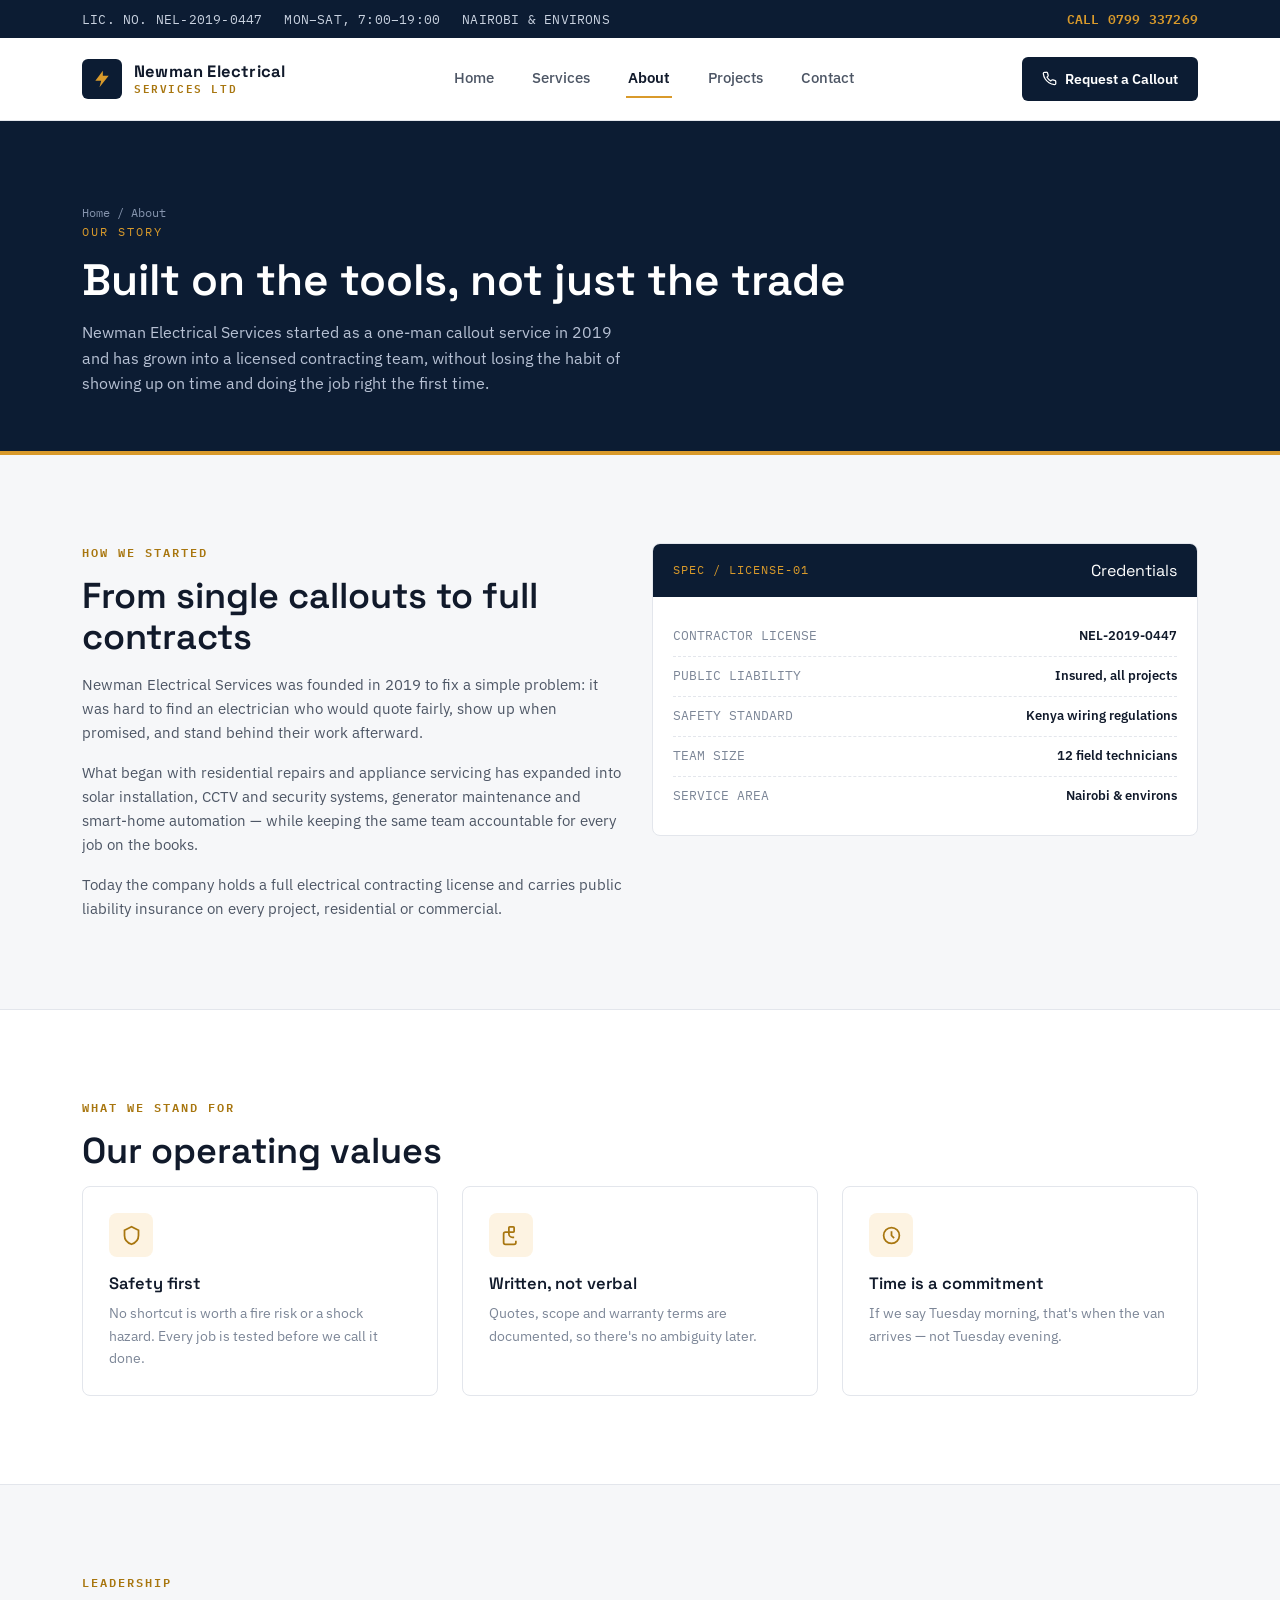
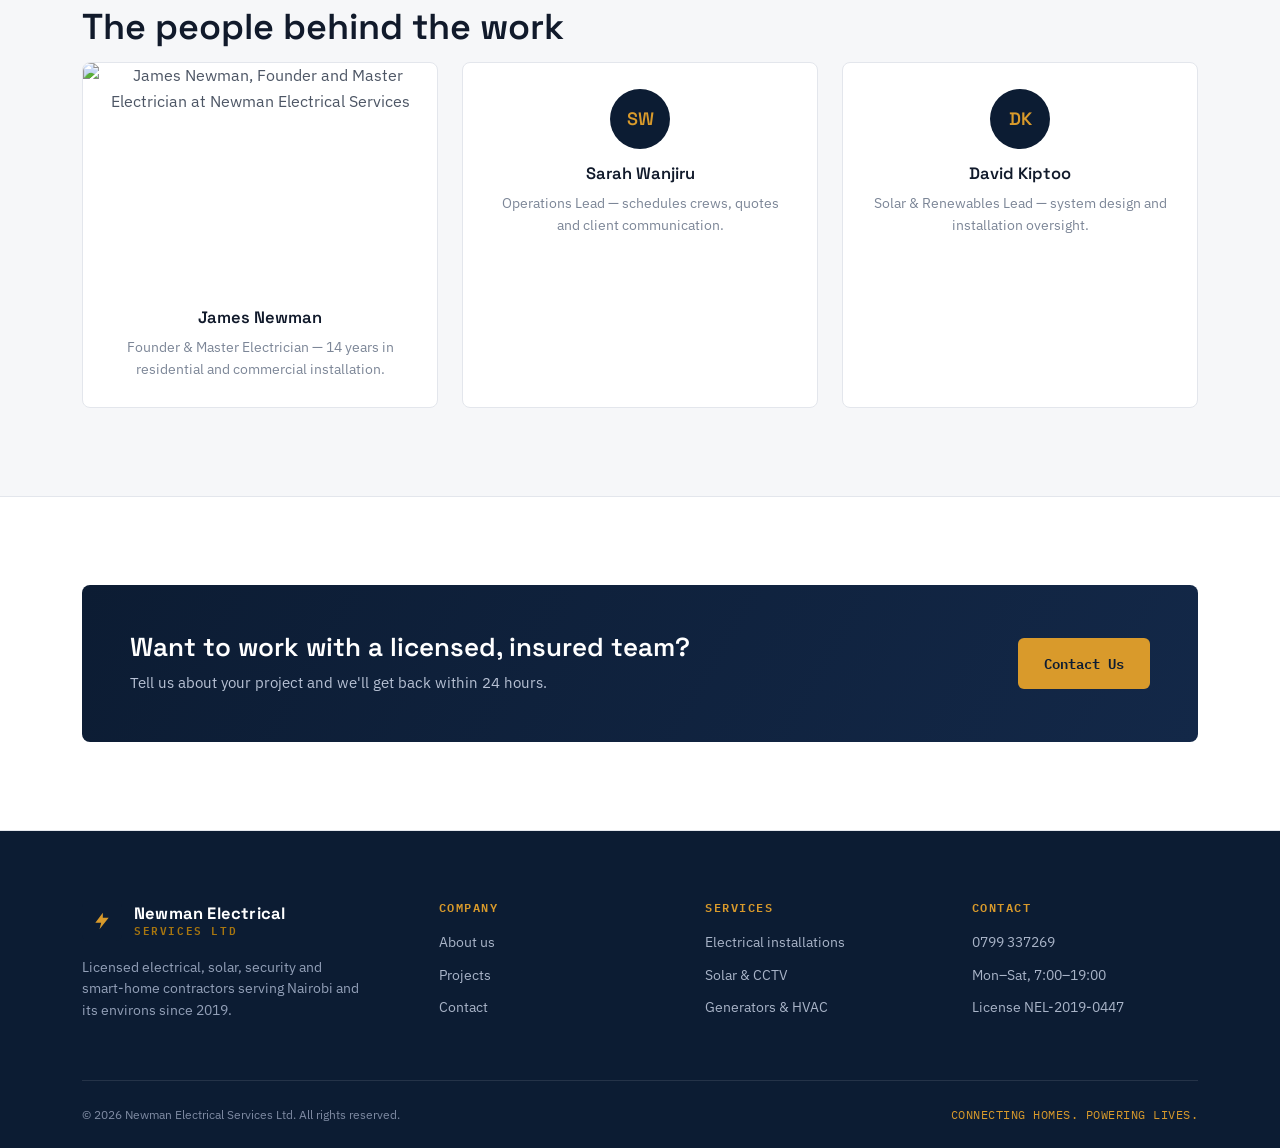
==== about.html @ 7cd0868c "Add files via upload" ====
<!DOCTYPE html>
<html lang="en">
<head>
<meta charset="UTF-8">
<meta name="viewport" content="width=device-width, initial-scale=1.0">
<title>About Us | Newman Electrical Services</title>
<link rel="stylesheet" href="style.css">
</head>
<body>

<div class="utility-bar">
  <div class="wrap">
    <div class="u-left">
      <span>LIC. NO. NEL-2019-0447</span>
      <span>MON–SAT, 7:00–19:00</span>
      <span>NAIROBI &amp; ENVIRONS</span>
    </div>
    <a href="tel:0799337269">CALL 0799 337269</a>
  </div>
</div>

<header>
  <nav class="wrap">
    <a class="brand" href="index.html">
      <div class="mark"><svg viewBox="0 0 24 24" fill="none"><path d="M13 2 L4 14 H11 L9 22 L20 8 H13 L13 2Z" fill="#d99a2b"/></svg></div>
      <div class="brand-text"><strong>Newman Electrical</strong><span>SERVICES LTD</span></div>
    </a>
    <div class="navlinks">
      <a href="index.html">Home</a>
      <a href="services.html">Services</a>
      <a href="about.html" class="active">About</a>
      <a href="projects.html">Projects</a>
      <a href="contact.html">Contact</a>
    </div>
    <a class="nav-cta" href="tel:0799337269">
      <svg viewBox="0 0 24 24" fill="none" stroke="#fff" stroke-width="2"><path d="M22 16.92v3a2 2 0 0 1-2.18 2 19.79 19.79 0 0 1-8.63-3.07 19.5 19.5 0 0 1-6-6 19.79 19.79 0 0 1-3.07-8.67A2 2 0 0 1 4.11 2h3a2 2 0 0 1 2 1.72 12.84 12.84 0 0 0 .7 2.81 2 2 0 0 1-.45 2.11L8.09 9.91a16 16 0 0 0 6 6l1.27-1.27a2 2 0 0 1 2.11-.45 12.84 12.84 0 0 0 2.81.7A2 2 0 0 1 22 16.92z"/></svg>
      Request a Callout
    </a>
    <button class="burger" aria-label="Open menu" onclick="document.getElementById('mobilePanel').classList.toggle('open')">
      <span></span><span></span><span></span>
    </button>
  </nav>
  <div class="mobile-panel" id="mobilePanel">
    <a href="index.html">Home</a>
    <a href="services.html">Services</a>
    <a href="about.html" class="active">About</a>
    <a href="projects.html">Projects</a>
    <a href="contact.html">Contact</a>
    <a href="tel:0799337269">Call 0799 337269</a>
  </div>
</header>

<section class="page-header">
  <div class="wrap">
    <div class="breadcrumb"><a href="index.html">Home</a> / About</div>
    <span class="kicker">OUR STORY</span>
    <h1>Built on the tools, not just the trade</h1>
    <p>Newman Electrical Services started as a one-man callout service in 2019 and has grown into a licensed contracting team, without losing the habit of showing up on time and doing the job right the first time.</p>
  </div>
</section>

<section class="section">
  <div class="wrap grid-2" style="align-items:start;">
    <div>
      <span class="eyebrow">HOW WE STARTED</span>
      <h2 class="section-title">From single callouts to full contracts</h2>
      <p style="font-size:15px; margin-bottom:16px;">Newman Electrical Services was founded in 2019 to fix a simple problem: it was hard to find an electrician who would quote fairly, show up when promised, and stand behind their work afterward.</p>
      <p style="font-size:15px; margin-bottom:16px;">What began with residential repairs and appliance servicing has expanded into solar installation, CCTV and security systems, generator maintenance and smart-home automation — while keeping the same team accountable for every job on the books.</p>
      <p style="font-size:15px;">Today the company holds a full electrical contracting license and carries public liability insurance on every project, residential or commercial.</p>
    </div>
    <div class="datasheet">
      <div class="datasheet-head"><span class="code">SPEC / LICENSE-01</span><span class="name">Credentials</span></div>
      <div class="datasheet-body">
        <div class="datasheet-row"><span class="k">CONTRACTOR LICENSE</span><span class="v">NEL-2019-0447</span></div>
        <div class="datasheet-row"><span class="k">PUBLIC LIABILITY</span><span class="v">Insured, all projects</span></div>
        <div class="datasheet-row"><span class="k">SAFETY STANDARD</span><span class="v">Kenya wiring regulations</span></div>
        <div class="datasheet-row"><span class="k">TEAM SIZE</span><span class="v">12 field technicians</span></div>
        <div class="datasheet-row"><span class="k">SERVICE AREA</span><span class="v">Nairobi &amp; environs</span></div>
      </div>
    </div>
  </div>
</section>

<section class="section alt">
  <div class="wrap">
    <span class="eyebrow">WHAT WE STAND FOR</span>
    <h2 class="section-title">Our operating values</h2>
    <div class="grid-3">
      <div class="card">
        <div class="ico"><svg viewBox="0 0 24 24" fill="none" stroke-width="2"><path d="M12 2 4 6v6c0 5 3.5 8.5 8 10 4.5-1.5 8-5 8-10V6l-8-4Z"/></svg></div>
        <h3>Safety first</h3>
        <p>No shortcut is worth a fire risk or a shock hazard. Every job is tested before we call it done.</p>
      </div>
      <div class="card">
        <div class="ico"><svg viewBox="0 0 24 24" fill="none" stroke-width="2"><rect x="9" y="2" width="6" height="6" rx="1"/><path d="M9 8v2a4 4 0 0 0 4 4h2M9 8H5a2 2 0 0 0-2 2v10a2 2 0 0 0 2 2h10a2 2 0 0 0 2-2v-2"/></svg></div>
        <h3>Written, not verbal</h3>
        <p>Quotes, scope and warranty terms are documented, so there's no ambiguity later.</p>
      </div>
      <div class="card">
        <div class="ico"><svg viewBox="0 0 24 24" fill="none" stroke-width="2"><circle cx="12" cy="12" r="9"/><path d="M12 7v5l3 3"/></svg></div>
        <h3>Time is a commitment</h3>
        <p>If we say Tuesday morning, that's when the van arrives — not Tuesday evening.</p>
      </div>
    </div>
  </div>
</section>

<section class="section">
  <div class="wrap">
    <span class="eyebrow">LEADERSHIP</span>
    <h2 class="section-title">The people behind the work</h2>
    <div class="grid-3">
      <div class="card" style="text-align:center; padding-top:0; overflow:hidden;">
        <div class="lead-photo" style="margin:0 -26px 16px; width:calc(100% + 52px); border-radius:8px 8px 0 0;">
          <img src="assets/technician.png" alt="James Newman, Founder and Master Electrician at Newman Electrical Services">
        </div>
        <h3>James Newman</h3>
        <p>Founder &amp; Master Electrician — 14 years in residential and commercial installation.</p>
      </div>
      <div class="card" style="text-align:center;">
        <div style="width:60px; height:60px; border-radius:50%; background:var(--navy); color:var(--gold); display:flex; align-items:center; justify-content:center; font-family:'Space Grotesk'; font-weight:600; font-size:18px; margin:0 auto 16px;">SW</div>
        <h3>Sarah Wanjiru</h3>
        <p>Operations Lead — schedules crews, quotes and client communication.</p>
      </div>
      <div class="card" style="text-align:center;">
        <div style="width:60px; height:60px; border-radius:50%; background:var(--navy); color:var(--gold); display:flex; align-items:center; justify-content:center; font-family:'Space Grotesk'; font-weight:600; font-size:18px; margin:0 auto 16px;">DK</div>
        <h3>David Kiptoo</h3>
        <p>Solar &amp; Renewables Lead — system design and installation oversight.</p>
      </div>
    </div>
  </div>
</section>

<section class="section alt">
  <div class="wrap">
    <div class="cta-band">
      <div>
        <h2>Want to work with a licensed, insured team?</h2>
        <p>Tell us about your project and we'll get back within 24 hours.</p>
      </div>
      <a class="btn btn-gold" href="contact.html">Contact Us</a>
    </div>
  </div>
</section>

<footer>
  <div class="wrap">
    <div class="footer-grid">
      <div class="footer-brand">
        <div class="brand">
          <div class="mark"><svg viewBox="0 0 24 24" fill="none"><path d="M13 2 L4 14 H11 L9 22 L20 8 H13 L13 2Z" fill="#d99a2b"/></svg></div>
          <div class="brand-text"><strong style="color:#fff;">Newman Electrical</strong><span>SERVICES LTD</span></div>
        </div>
        <p>Licensed electrical, solar, security and smart-home contractors serving Nairobi and its environs since 2019.</p>
      </div>
      <div class="footer-col">
        <h4>COMPANY</h4>
        <a href="about.html">About us</a>
        <a href="projects.html">Projects</a>
        <a href="contact.html">Contact</a>
      </div>
      <div class="footer-col">
        <h4>SERVICES</h4>
        <a href="services.html">Electrical installations</a>
        <a href="services.html">Solar &amp; CCTV</a>
        <a href="services.html">Generators &amp; HVAC</a>
      </div>
      <div class="footer-col">
        <h4>CONTACT</h4>
        <a href="tel:0799337269">0799 337269</a>
        <p>Mon–Sat, 7:00–19:00</p>
        <p>License NEL-2019-0447</p>
      </div>
    </div>
    <div class="footer-bottom">
      <span>© 2026 Newman Electrical Services Ltd. All rights reserved.</span>
      <span class="tag">CONNECTING HOMES. POWERING LIVES.</span>
    </div>
  </div>
</footer>

<script>
  document.querySelectorAll('.mobile-panel a').forEach(function(link){
    link.addEventListener('click', function(){
      document.getElementById('mobilePanel').classList.remove('open');
    });
  });
</script>
</body>
</html>
---- style.css ----
@import url('https://fonts.googleapis.com/css2?family=Space+Grotesk:wght@500;600;700&family=IBM+Plex+Sans:wght@400;500;600;700&family=IBM+Plex+Mono:wght@500;600&display=swap');

:root{
  --navy:#0c1c33;
  --navy-2:#132848;
  --ink:#111a2b;
  --body:#4d5665;
  --muted:#7c8697;
  --paper:#f6f7f9;
  --white:#ffffff;
  --line:#e3e6ec;
  --gold:#d99a2b;
  --gold-deep:#a8760f;
  --blue:#1f4aa8;
  --green:#1c7a4d;
  --radius:8px;
  --maxw:1180px;
}
*{margin:0;padding:0;box-sizing:border-box;}
html{scroll-behavior:smooth;}
body{
  font-family:'IBM Plex Sans', sans-serif;
  color:var(--body);
  background:var(--paper);
  line-height:1.6;
  font-size:16px;
}
h1,h2,h3,h4{
  font-family:'Space Grotesk', sans-serif;
  color:var(--ink);
  line-height:1.15;
  font-weight:600;
}
a{color:inherit; text-decoration:none;}
img,svg{display:block; max-width:100%;}
.mono{font-family:'IBM Plex Mono', monospace;}
.wrap{max-width:var(--maxw); margin:0 auto; padding:0 32px;}
a:focus-visible, button:focus-visible, input:focus-visible, textarea:focus-visible, select:focus-visible{
  outline:2px solid var(--gold); outline-offset:2px;
}
@media (prefers-reduced-motion: reduce){
  *{animation-duration:0.001ms !important; transition-duration:0.001ms !important;}
}

/* ===== Utility bar ===== */
.utility-bar{
  background:var(--navy); color:#c9d2e0; font-size:12.5px;
}
.utility-bar .wrap{
  display:flex; justify-content:space-between; align-items:center; padding:9px 32px;
  font-family:'IBM Plex Mono', monospace; letter-spacing:0.2px;
}
.utility-bar a{color:var(--gold); font-weight:600;}
.utility-bar .u-left{display:flex; gap:22px;}
.utility-bar .u-left span{display:flex; align-items:center; gap:6px;}

/* ===== Header / nav ===== */
header{
  background:var(--white); border-bottom:1px solid var(--line);
  position:sticky; top:0; z-index:50;
}
nav.wrap{display:flex; align-items:center; justify-content:space-between; height:82px;}
.brand{display:flex; align-items:center; gap:12px;}
.brand .mark{
  width:40px; height:40px; border-radius:6px; background:var(--navy);
  display:flex; align-items:center; justify-content:center;
}
.brand .mark svg{width:20px; height:20px;}
.brand-text{display:flex; flex-direction:column; line-height:1.15;}
.brand-text strong{font-family:'Space Grotesk'; font-size:16.5px; letter-spacing:0.2px; color:var(--ink);}
.brand-text span{font-size:10.5px; color:var(--gold-deep); letter-spacing:1.6px; font-family:'IBM Plex Mono'; font-weight:600;}

.navlinks{display:flex; gap:34px; font-size:14.5px; font-weight:500;}
.navlinks a{color:var(--body); padding:6px 2px; border-bottom:2px solid transparent; transition:color .15s, border-color .15s;}
.navlinks a:hover{color:var(--ink);}
.navlinks a.active{color:var(--ink); border-color:var(--gold); font-weight:600;}

.nav-cta{
  background:var(--navy); color:var(--white); font-weight:600;
  padding:11px 20px; border-radius:6px; font-size:14px; display:inline-flex; align-items:center; gap:8px;
  transition:background .15s;
}
.nav-cta:hover{background:var(--navy-2);}
.nav-cta svg{width:15px; height:15px;}

/* ===== Page header (interior pages) ===== */
.page-header{
  background:var(--navy); color:var(--white); padding:64px 0 54px; border-bottom:4px solid var(--gold);
}
.page-header .kicker{
  font-family:'IBM Plex Mono'; font-size:12px; letter-spacing:2px; color:var(--gold);
  display:block; margin-bottom:14px;
}
.page-header h1{color:var(--white); font-size:clamp(30px,4vw,44px);}
.page-header p{color:#b7c1d4; max-width:560px; margin-top:14px; font-size:16px;}
.breadcrumb{font-family:'IBM Plex Mono'; font-size:12px; color:#8695ae; margin-top:18px;}
.breadcrumb a{color:#8695ae;}
.breadcrumb a:hover{color:var(--gold);}

/* ===== Section basics ===== */
.section{padding:88px 0;}
.section.alt{background:var(--white); border-top:1px solid var(--line); border-bottom:1px solid var(--line);}
.eyebrow{
  font-family:'IBM Plex Mono'; font-size:12px; letter-spacing:2px; color:var(--gold-deep);
  display:block; margin-bottom:14px; font-weight:600;
}
.section-title{font-size:clamp(26px,3.2vw,36px); margin-bottom:14px;}
.section-sub{color:var(--muted); max-width:560px; margin-bottom:50px; font-size:15.5px;}

/* ===== Buttons ===== */
.btn{
  display:inline-flex; align-items:center; gap:10px; font-family:'IBM Plex Mono'; font-weight:600;
  font-size:14px; padding:14px 26px; border-radius:6px; transition:transform .15s, box-shadow .15s, background .15s;
}
.btn svg{width:15px; height:15px;}
.btn-gold{background:var(--gold); color:var(--navy);}
.btn-gold:hover{background:var(--gold-deep); transform:translateY(-1px);}
.btn-outline{border:1px solid var(--line); color:var(--ink); background:var(--white);}
.btn-outline:hover{border-color:var(--navy);}
.btn-outline-dark{border:1px solid rgba(255,255,255,0.25); color:var(--white);}
.btn-outline-dark:hover{border-color:var(--gold); color:var(--gold);}

/* ===== Datasheet module (signature) ===== */
.datasheet{
  background:var(--white); border:1px solid var(--line); border-radius:var(--radius);
  overflow:hidden;
}
.datasheet-head{
  display:flex; justify-content:space-between; align-items:center;
  padding:14px 20px; background:var(--navy); color:var(--white);
}
.datasheet-head .code{font-family:'IBM Plex Mono'; font-size:11.5px; color:var(--gold); letter-spacing:1px;}
.datasheet-head .name{font-family:'Space Grotesk'; font-size:16px; color:var(--white);}
.datasheet-body{padding:20px;}
.datasheet-body p{font-size:14.5px; margin-bottom:14px;}
.datasheet-row{
  display:flex; justify-content:space-between; padding:9px 0; border-top:1px dashed var(--line);
  font-size:13px;
}
.datasheet-row:first-child{border-top:none;}
.datasheet-row .k{color:var(--muted); font-family:'IBM Plex Mono';}
.datasheet-row .v{color:var(--ink); font-weight:600; text-align:right;}

/* ===== Cards grid ===== */
.grid-3{display:grid; grid-template-columns:repeat(3,1fr); gap:24px;}
.grid-2{display:grid; grid-template-columns:repeat(2,1fr); gap:24px;}
.grid-4{display:grid; grid-template-columns:repeat(4,1fr); gap:20px;}

.card{
  background:var(--white); border:1px solid var(--line); border-radius:var(--radius); padding:26px;
}
.card .ico{
  width:44px; height:44px; border-radius:8px; background:#fdf3e2;
  display:flex; align-items:center; justify-content:center; margin-bottom:18px;
}
.card .ico svg{width:21px; height:21px; stroke:var(--gold-deep);}
.card h3{font-size:16.5px; margin-bottom:8px;}
.card p{font-size:14px; color:var(--muted);}

/* ===== Stats strip ===== */
.stats{background:var(--navy); color:var(--white);}
.stats .grid-4{gap:0;}
.stat{padding:40px 20px; text-align:center; border-left:1px solid rgba(255,255,255,0.1);}
.stat:first-child{border-left:none;}
.stat .num{font-family:'Space Grotesk'; font-size:clamp(28px,3vw,38px); color:var(--gold);}
.stat .lbl{font-family:'IBM Plex Mono'; font-size:11.5px; letter-spacing:1px; color:#a9b4c8; margin-top:8px;}

/* ===== Testimonial ===== */
.testimonial{
  background:var(--white); border:1px solid var(--line); border-radius:var(--radius);
  padding:40px; position:relative;
}
.testimonial .quote-mark{
  font-family:'Space Grotesk'; font-size:52px; color:var(--gold); line-height:1; margin-bottom:6px;
}
.testimonial p.quote{font-size:18px; color:var(--ink); margin-bottom:22px; max-width:640px;}
.testimonial .who{display:flex; align-items:center; gap:12px;}
.testimonial .avatar{
  width:40px; height:40px; border-radius:50%; background:var(--navy); color:var(--gold);
  display:flex; align-items:center; justify-content:center; font-family:'Space Grotesk'; font-weight:600; font-size:14px;
}
.testimonial .who strong{font-size:14px; color:var(--ink); display:block;}
.testimonial .who span{font-size:12.5px; color:var(--muted);}

/* ===== CTA band ===== */
.cta-band{
  background:linear-gradient(120deg, var(--navy), var(--navy-2));
  color:var(--white); border-radius:var(--radius);
  padding:48px; display:flex; justify-content:space-between; align-items:center; gap:30px; flex-wrap:wrap;
}
.cta-band h2{color:var(--white); font-size:26px;}
.cta-band p{color:#b7c1d4; margin-top:8px; font-size:14.5px;}

/* ===== Table (certifications, process) ===== */
.plain-table{width:100%; border-collapse:collapse;}
.plain-table th{
  text-align:left; font-family:'IBM Plex Mono'; font-size:11.5px; letter-spacing:1px; color:var(--muted);
  padding:12px 16px; border-bottom:1px solid var(--line); font-weight:600;
}
.plain-table td{padding:16px; border-bottom:1px solid var(--line); font-size:14.5px; color:var(--body);}
.plain-table tr:last-child td{border-bottom:none;}

/* ===== Footer ===== */
footer{background:var(--navy); color:#b7c1d4; padding-top:70px;}
.footer-grid{display:grid; grid-template-columns:1.4fr 1fr 1fr 1fr; gap:40px; padding-bottom:50px; border-bottom:1px solid rgba(255,255,255,0.1);}
.footer-brand p{color:#93a0b8; font-size:13.5px; margin-top:16px; max-width:280px;}
.footer-col h4{font-family:'IBM Plex Mono'; font-size:11.5px; letter-spacing:1.5px; color:var(--gold); margin-bottom:18px;}
.footer-col a, .footer-col p{display:block; font-size:13.5px; margin-bottom:11px; color:#a9b4c8; transition:color .15s;}
.footer-col a:hover{color:var(--white);}
.footer-bottom{
  display:flex; justify-content:space-between; padding:24px 0; font-size:12px; color:#7f8ba3; flex-wrap:wrap; gap:10px;
}
.footer-bottom .tag{font-family:'IBM Plex Mono'; color:var(--gold); letter-spacing:0.5px;}

/* ===== Forms ===== */
.form-grid{display:grid; grid-template-columns:1fr 1fr; gap:18px;}
.field{display:flex; flex-direction:column; gap:7px; margin-bottom:18px;}
.field.full{grid-column:1 / -1;}
.field label{font-size:12.5px; font-weight:600; color:var(--ink); font-family:'IBM Plex Mono'; letter-spacing:0.3px;}
.field input, .field select, .field textarea{
  border:1px solid var(--line); border-radius:6px; padding:12px 14px; font-family:'IBM Plex Sans'; font-size:14.5px;
  background:var(--white); color:var(--ink);
}
.field input:focus, .field select:focus, .field textarea:focus{border-color:var(--gold);}
.field textarea{resize:vertical; min-height:110px;}

/* ===== Mobile nav toggle ===== */
.burger{display:none; flex-direction:column; gap:5px; background:none; border:none; cursor:pointer; padding:6px; margin-left:8px;}
.burger span{width:23px; height:2px; background:var(--ink); border-radius:2px;}
.mobile-panel{display:none; flex-direction:column; background:var(--white); border-top:1px solid var(--line);}
.mobile-panel a{color:var(--body); padding:14px 32px; font-size:15px; border-bottom:1px solid var(--line);}
.mobile-panel a.active{color:var(--gold-deep); font-weight:600;}
.mobile-panel.open{display:flex;}

.home-hero-grid{display:grid; grid-template-columns:1.2fr 0.8fr; gap:50px; align-items:center;}

/* ===== Hero photo module ===== */
.hero-photo-wrap{position:relative;}
.hero-photo{
  border-radius:var(--radius); overflow:hidden; border:1px solid rgba(255,255,255,0.12);
  box-shadow:0 24px 50px rgba(0,0,0,0.35);
}
.hero-photo img{width:100%; height:480px; object-fit:cover; object-position:center 15%;}
.hero-photo-tag{
  position:absolute; left:-18px; bottom:-22px; max-width:250px;
  background:var(--navy); border:1px solid rgba(255,255,255,0.14); border-radius:var(--radius);
  padding:16px 18px; box-shadow:0 14px 30px rgba(0,0,0,0.35);
}
.hero-photo-tag .code{font-family:'IBM Plex Mono'; font-size:10.5px; letter-spacing:1px; color:var(--gold); display:block; margin-bottom:6px;}
.hero-photo-tag .name{font-family:'Space Grotesk'; font-size:14.5px; color:#fff; font-weight:600;}
.hero-photo-tag .role{font-size:12px; color:#a9b4c8; margin-top:2px;}

/* ===== At-a-glance strip ===== */
.glance-grid{display:grid; grid-template-columns:repeat(5,1fr); gap:0;}
.glance-item{display:flex; flex-direction:column; gap:5px; padding:0 20px; border-right:1px solid var(--line);}
.glance-item:first-child{padding-left:0;}
.glance-item:last-child{border-right:none;}
.glance-item .k{font-family:'IBM Plex Mono'; font-size:11px; letter-spacing:0.5px; color:var(--muted);}
.glance-item .v{font-family:'Space Grotesk'; font-size:15px; color:var(--ink); font-weight:600;}

/* ===== Leadership photo card ===== */
.lead-photo{
  width:100%; height:230px; border-radius:var(--radius); overflow:hidden; margin-bottom:16px;
}
.lead-photo img{width:100%; height:100%; object-fit:cover; object-position:center 20%;}

/* ===== Mobile ===== */
@media (max-width:960px){
  .navlinks{display:none;}
  .nav-cta{display:none;}
  .burger{display:flex;}
  .grid-3, .grid-2, .grid-4{grid-template-columns:1fr;}
  .stat{border-left:none; border-top:1px solid rgba(255,255,255,0.1);}
  .stat:first-child{border-top:none;}
  .footer-grid{grid-template-columns:1fr 1fr; gap:30px;}
  .form-grid{grid-template-columns:1fr;}
  .utility-bar .u-left{display:none;}
  .cta-band{flex-direction:column; align-items:flex-start;}
  .hero-photo-tag{left:12px; bottom:-18px;}
  .glance-grid{grid-template-columns:1fr 1fr; row-gap:20px;}
  .glance-item{border-right:none; padding-left:0;}
  .home-hero-grid{grid-template-columns:1fr; gap:36px;}
  .hero-photo-wrap{order:-1; margin-bottom:10px;}
}
@media (max-width:560px){
  .footer-grid{grid-template-columns:1fr;}
}
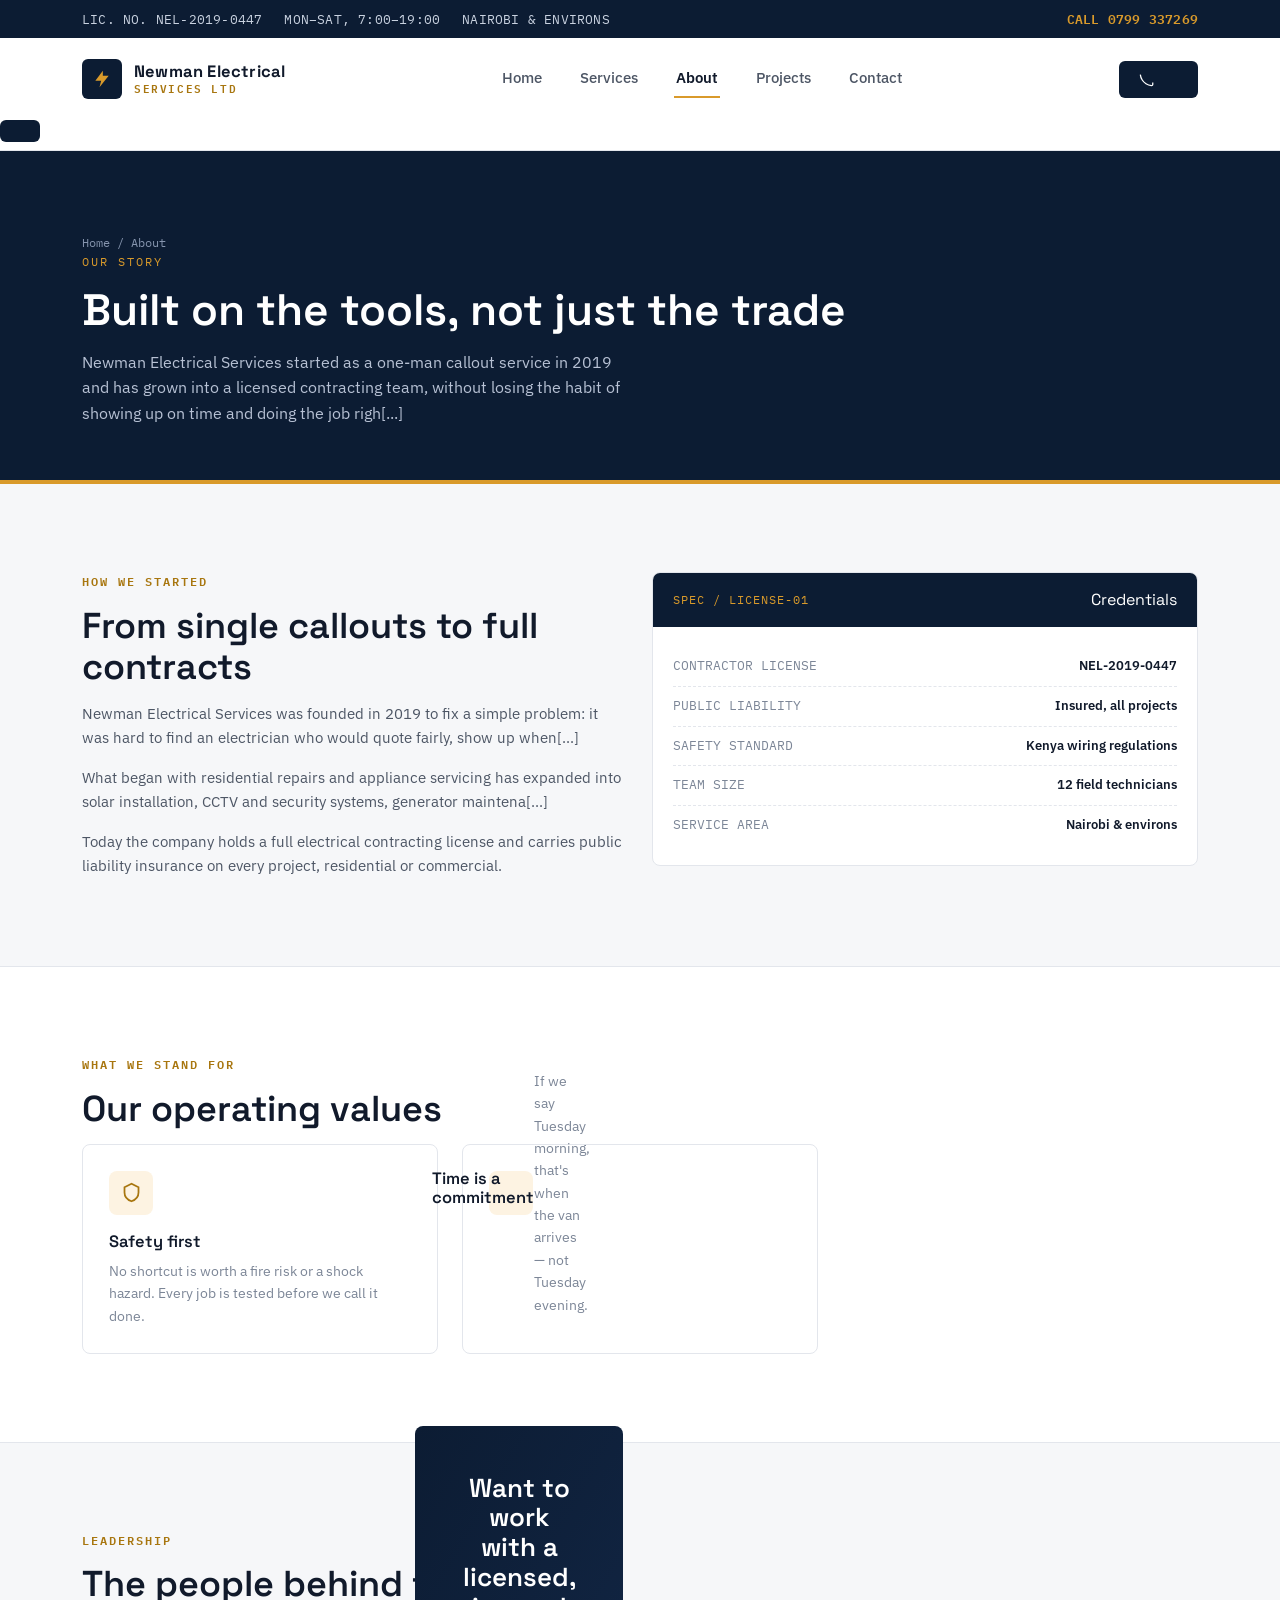
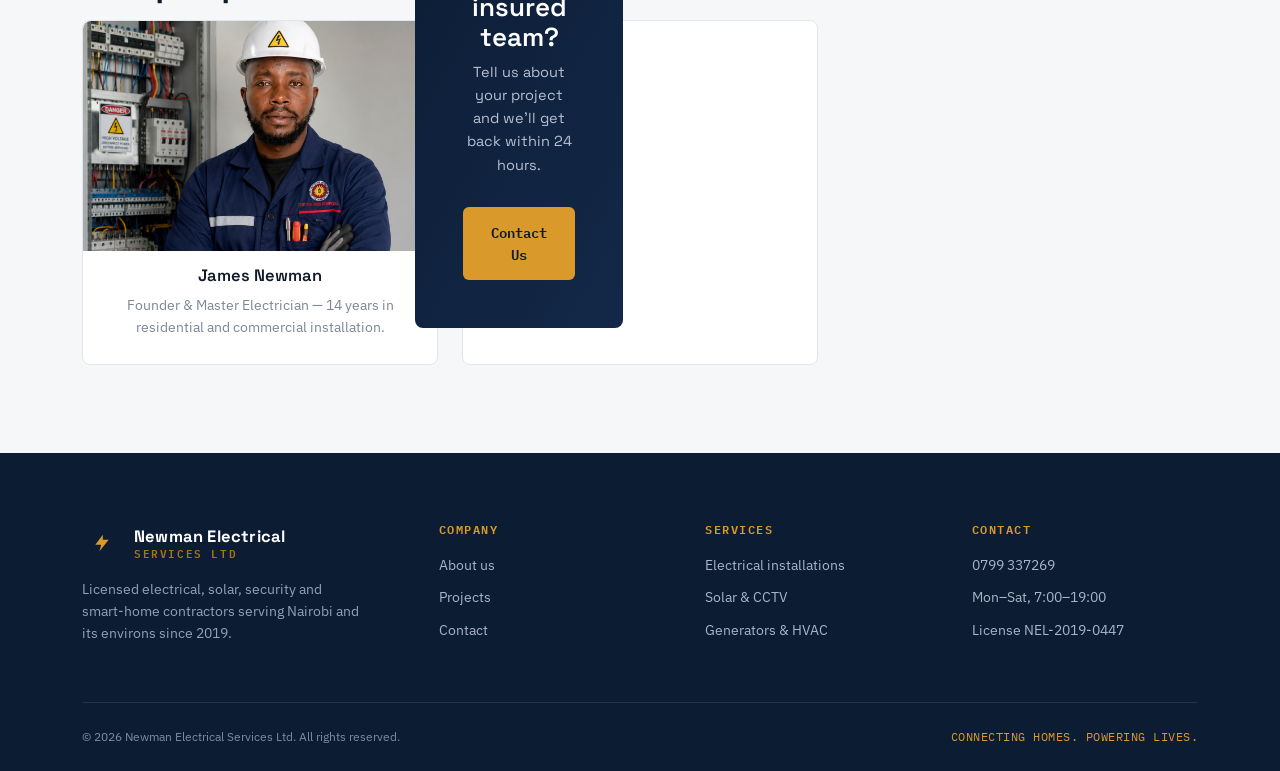
==== commit 1c8413c4: "Fix profile image path in about.html - change from assets/technician.png to technician.png" ====
--- a/about.html
+++ b/about.html
@@ -33,7 +33,7 @@
       <a href="contact.html">Contact</a>
     </div>
     <a class="nav-cta" href="tel:0799337269">
-      <svg viewBox="0 0 24 24" fill="none" stroke="#fff" stroke-width="2"><path d="M22 16.92v3a2 2 0 0 1-2.18 2 19.79 19.79 0 0 1-8.63-3.07 19.5 19.5 0 0 1-6-6 19.79 19.79 0 0 1-3.07-8.67A2 2 0 0 1 4.11 2h3a2 2 0 0 1 2 1.72 12.84 12.84 0 0 0 .7 2.81 2 2 0 0 1-.45 2.11L8.09 9.91a16 16 0 0 0 6 6l1.27-1.27a2 2 0 0 1 2.11-.45 12.84 12.84 0 0 0 2.81.7A2 2 0 0 1 22 16.92z"/></svg>
+      <svg viewBox="0 0 24 24" fill="none" stroke="#fff" stroke-width="2"><path d="M22 16.92v3a2 2 0 0 1-2.18 2 19.79 19.79 0 0 1-8.63-3.07 19.5 19.5 0 0 1-6-6 19.79 19.79 0 0 1-3.07-8.67A2 2 0 0 [...]
       Request a Callout
     </a>
     <button class="burger" aria-label="Open menu" onclick="document.getElementById('mobilePanel').classList.toggle('open')">
@@ -55,7 +55,7 @@
     <div class="breadcrumb"><a href="index.html">Home</a> / About</div>
     <span class="kicker">OUR STORY</span>
     <h1>Built on the tools, not just the trade</h1>
-    <p>Newman Electrical Services started as a one-man callout service in 2019 and has grown into a licensed contracting team, without losing the habit of showing up on time and doing the job right the first time.</p>
+    <p>Newman Electrical Services started as a one-man callout service in 2019 and has grown into a licensed contracting team, without losing the habit of showing up on time and doing the job righ[...]
   </div>
 </section>
 
@@ -64,8 +64,8 @@
     <div>
       <span class="eyebrow">HOW WE STARTED</span>
       <h2 class="section-title">From single callouts to full contracts</h2>
-      <p style="font-size:15px; margin-bottom:16px;">Newman Electrical Services was founded in 2019 to fix a simple problem: it was hard to find an electrician who would quote fairly, show up when promised, and stand behind their work afterward.</p>
-      <p style="font-size:15px; margin-bottom:16px;">What began with residential repairs and appliance servicing has expanded into solar installation, CCTV and security systems, generator maintenance and smart-home automation — while keeping the same team accountable for every job on the books.</p>
+      <p style="font-size:15px; margin-bottom:16px;">Newman Electrical Services was founded in 2019 to fix a simple problem: it was hard to find an electrician who would quote fairly, show up when[...]
+      <p style="font-size:15px; margin-bottom:16px;">What began with residential repairs and appliance servicing has expanded into solar installation, CCTV and security systems, generator maintena[...]
       <p style="font-size:15px;">Today the company holds a full electrical contracting license and carries public liability insurance on every project, residential or commercial.</p>
     </div>
     <div class="datasheet">
@@ -92,7 +92,7 @@
         <p>No shortcut is worth a fire risk or a shock hazard. Every job is tested before we call it done.</p>
       </div>
       <div class="card">
-        <div class="ico"><svg viewBox="0 0 24 24" fill="none" stroke-width="2"><rect x="9" y="2" width="6" height="6" rx="1"/><path d="M9 8v2a4 4 0 0 0 4 4h2M9 8H5a2 2 0 0 0-2 2v10a2 2 0 0 0 2 2h10a2 2 0 0 0 2-2v-2"/></svg></div>
+        <div class="ico"><svg viewBox="0 0 24 24" fill="none" stroke-width="2"><rect x="9" y="2" width="6" height="6" rx="1"/><path d="M9 8v2a4 4 0 0 0 4 4h2M9 8H5a2 2 0 0 0-2 2v10a2 2 0 0 0 2 2h1[...]
         <h3>Written, not verbal</h3>
         <p>Quotes, scope and warranty terms are documented, so there's no ambiguity later.</p>
       </div>
@@ -112,18 +112,18 @@
     <div class="grid-3">
       <div class="card" style="text-align:center; padding-top:0; overflow:hidden;">
         <div class="lead-photo" style="margin:0 -26px 16px; width:calc(100% + 52px); border-radius:8px 8px 0 0;">
-          <img src="assets/technician.png" alt="James Newman, Founder and Master Electrician at Newman Electrical Services">
+          <img src="technician.png" alt="James Newman, Founder and Master Electrician at Newman Electrical Services">
         </div>
         <h3>James Newman</h3>
         <p>Founder &amp; Master Electrician — 14 years in residential and commercial installation.</p>
       </div>
       <div class="card" style="text-align:center;">
-        <div style="width:60px; height:60px; border-radius:50%; background:var(--navy); color:var(--gold); display:flex; align-items:center; justify-content:center; font-family:'Space Grotesk'; font-weight:600; font-size:18px; margin:0 auto 16px;">SW</div>
+        <div style="width:60px; height:60px; border-radius:50%; background:var(--navy); color:var(--gold); display:flex; align-items:center; justify-content:center; font-family:'Space Grotesk'; f[...]
         <h3>Sarah Wanjiru</h3>
         <p>Operations Lead — schedules crews, quotes and client communication.</p>
       </div>
       <div class="card" style="text-align:center;">
-        <div style="width:60px; height:60px; border-radius:50%; background:var(--navy); color:var(--gold); display:flex; align-items:center; justify-content:center; font-family:'Space Grotesk'; font-weight:600; font-size:18px; margin:0 auto 16px;">DK</div>
+        <div style="width:60px; height:60px; border-radius:50%; background:var(--navy); color:var(--gold); display:flex; align-items:center; justify-content:center; font-family:'Space Grotesk'; f[...]
         <h3>David Kiptoo</h3>
         <p>Solar &amp; Renewables Lead — system design and installation oversight.</p>
       </div>
